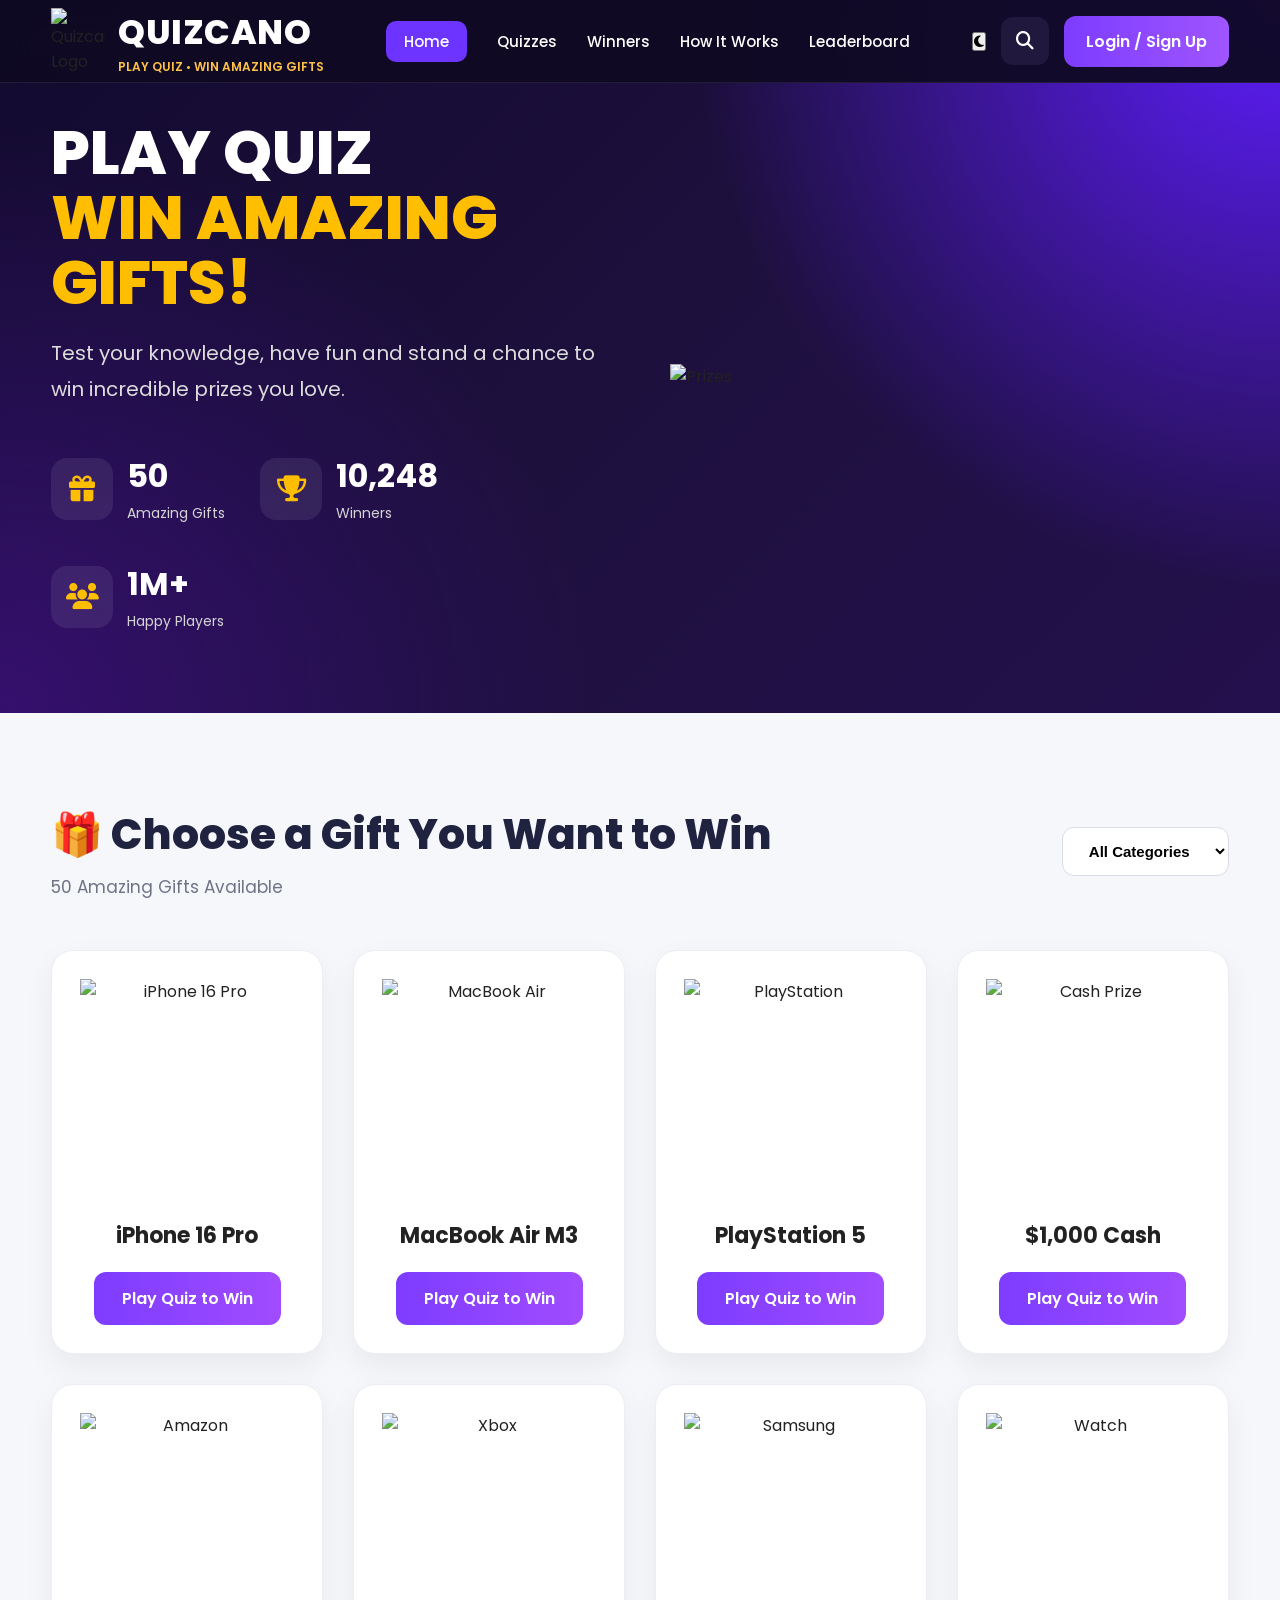
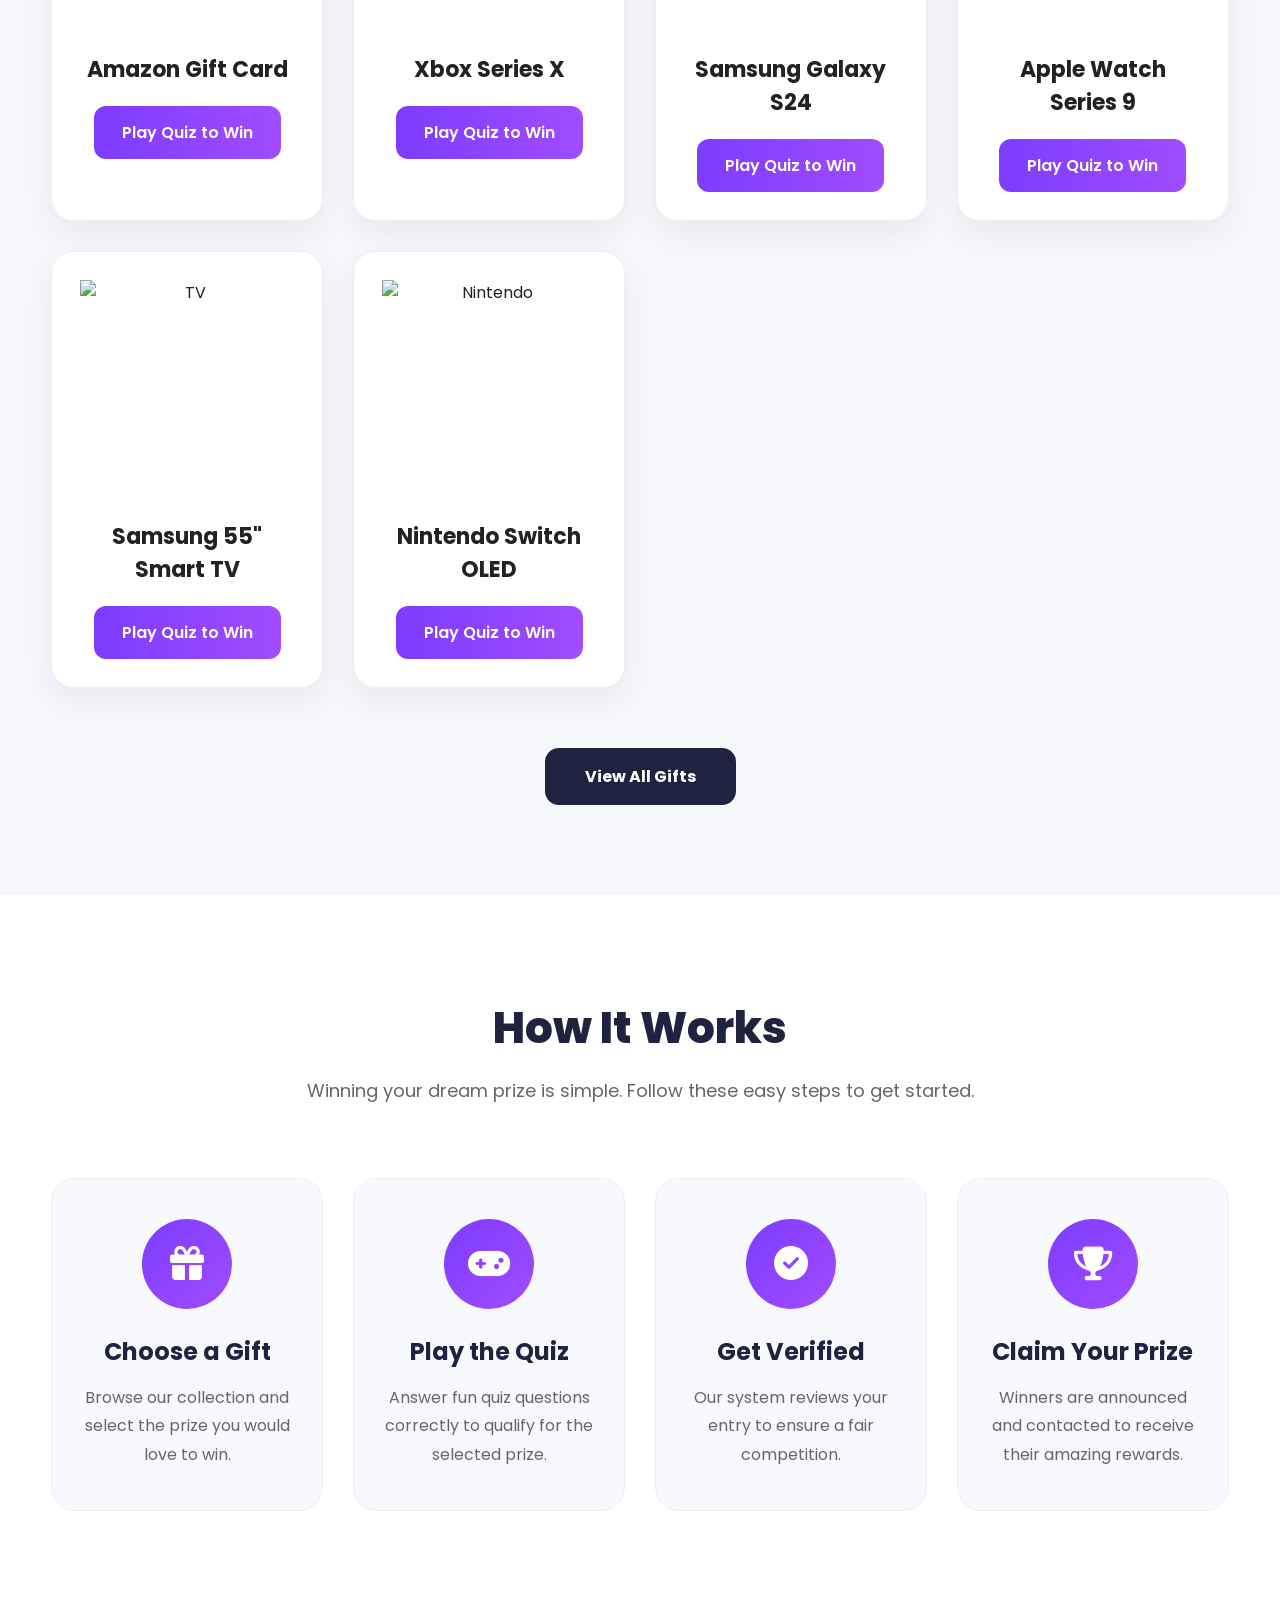
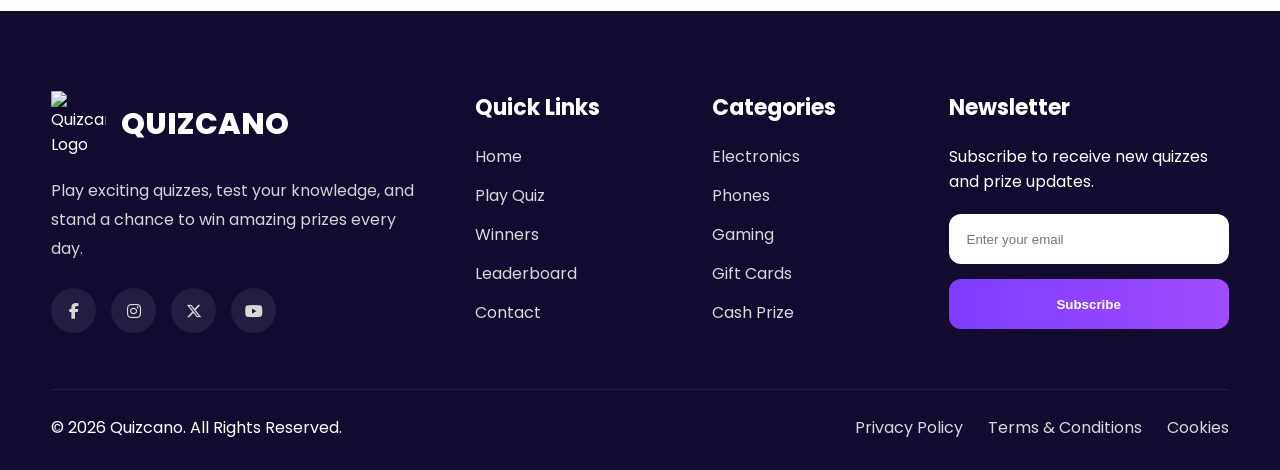
==== index.html @ 36b3296b "Update index.html" ====
<!DOCTYPE html>
<html lang="en">

<head>

<meta charset="UTF-8">
<meta name="viewport" content="width=device-width, initial-scale=1.0">

<title>QUIZCANO</title>

<link rel="preconnect" href="https://fonts.googleapis.com">
<link rel="preconnect" href="https://fonts.gstatic.com" crossorigin>

<link href="https://fonts.googleapis.com/css2?family=Poppins:wght@300;400;500;600;700;800&display=swap" rel="stylesheet">

<link rel="stylesheet" href="css/style.css">
<link rel="stylesheet" href="css/responsive.css">

<link rel="stylesheet"
href="https://cdnjs.cloudflare.com/ajax/libs/font-awesome/6.6.0/css/all.min.css">

</head>

<body>

<!-- ========================================================= -->
<!-- SECTION 01 -->
<!-- QUIZCANO HEADER -->
<!-- ========================================================= -->

<header class="header">

<div class="container">

<div class="logo">

<img src="images/logo.png" alt="Quizcano Logo">

<div>

<h2>QUIZCANO</h2>

<p>PLAY QUIZ • WIN AMAZING GIFTS</p>

</div>

</div>

<nav class="navbar">

<ul>

<li><a class="active" href="#">Home</a></li>

<li><a href="#">Quizzes</a></li>

<li><a href="#">Winners</a></li>

<li><a href="#">How It Works</a></li>

<li><a href="#">Leaderboard</a></li>

</ul>

</nav>

<div class="header-right">

<!-- Theme Toggle -->

<button id="themeToggle" class="theme-btn">

<i class="fa-solid fa-moon"></i>

</button>
  
  
  <button class="search-btn">

<i class="fa-solid fa-magnifying-glass"></i>

</button>

<a href="#" class="login-btn">

Login / Sign Up

</a>

<div class="menu-btn">

<i class="fa-solid fa-bars"></i>

</div>

</div>

</div>

</header>

<!-- ========================================================= -->
<!-- HERO -->
<!-- ========================================================= -->

<section class="hero">

<div class="container hero-grid">

<div class="hero-content">

<h1>

PLAY QUIZ

<span>WIN AMAZING GIFTS!</span>

</h1>

<p>

Test your knowledge, have fun and stand a chance to win incredible prizes you love.

</p>

<div class="stats">

<div class="stat">

<i class="fa-solid fa-gift"></i>

<div>

<h2>50</h2>

<span>Amazing Gifts</span>

</div>

</div>

<div class="stat">

<i class="fa-solid fa-trophy"></i>

<div>

<h2>10,248</h2>

<span>Winners</span>

</div>

</div>

<div class="stat">

<i class="fa-solid fa-users"></i>

<div>

<h2>1M+</h2>

<span>Happy Players</span>

</div>

</div>

</div>

</div>

<div class="hero-image">

<img src="images/hero/prizes.png" alt="Prizes">

</div>

</div>

</section>

<!-- End Section 01 -->
<!-- =========================================================
SECTION 04
CHOOSE YOUR GIFT
========================================================= -->

<section class="gift-section">

<div class="container">

<div class="section-header">

<div>

<h2>🎁 Choose a Gift You Want to Win</h2>

<p>50 Amazing Gifts Available</p>

</div>

<select class="category-filter">

<option>All Categories</option>

<option>Phones</option>

<option>Laptops</option>

<option>Gaming</option>

<option>Gift Cards</option>

<option>Cash Prize</option>

<option>Audio</option>

<option>Smart Home</option>

</select>

</div>

<div class="gift-grid">

<!-- Card -->

<div class="gift-card">

<img src="images/gifts/iphone16pro.png" alt="iPhone 16 Pro">

<h3>iPhone 16 Pro</h3>

<a href="#" class="play-btn">Play Quiz to Win</a>

</div>

<div class="gift-card">

<img src="images/gifts/macbook.png" alt="MacBook Air">

<h3>MacBook Air M3</h3>

<a href="#" class="play-btn">Play Quiz to Win</a>

</div>

<div class="gift-card">

<img src="images/gifts/ps5.png" alt="PlayStation">

<h3>PlayStation 5</h3>

<a href="#" class="play-btn">Play Quiz to Win</a>

</div>

<div class="gift-card">

<img src="images/gifts/cash.png" alt="Cash Prize">

<h3>$1,000 Cash</h3>

<a href="#" class="play-btn">Play Quiz to Win</a>

</div>

<div class="gift-card">

<img src="images/gifts/amazon.png" alt="Amazon">

<h3>Amazon Gift Card</h3>

<a href="#" class="play-btn">Play Quiz to Win</a>

</div>

<div class="gift-card">

<img src="images/gifts/xbox.png" alt="Xbox">

<h3>Xbox Series X</h3>

<a href="#" class="play-btn">Play Quiz to Win</a>

</div>

<div class="gift-card">

<img src="images/gifts/s24.png" alt="Samsung">

<h3>Samsung Galaxy S24</h3>

<a href="#" class="play-btn">Play Quiz to Win</a>

</div>

<div class="gift-card">

<img src="images/gifts/watch.png" alt="Watch">

<h3>Apple Watch Series 9</h3>

<a href="#" class="play-btn">Play Quiz to Win</a>

</div>

<div class="gift-card">

<img src="images/gifts/tv.png" alt="TV">

<h3>Samsung 55" Smart TV</h3>

<a href="#" class="play-btn">Play Quiz to Win</a>

</div>

<div class="gift-card">

<img src="images/gifts/nintendo.png" alt="Nintendo">

<h3>Nintendo Switch OLED</h3>

<a href="#" class="play-btn">Play Quiz to Win</a>

</div>

</div>

<div class="view-more">

<a href="#" class="view-btn">View All Gifts</a>

</div>

</div>

</section>
<!-- =========================================================
SECTION 06
HOW IT WORKS
========================================================= -->

<section class="how-it-works">

<div class="container">

<div class="title-center">

<h2>How It Works</h2>

<p>
Winning your dream prize is simple. Follow these easy steps to get started.
</p>

</div>

<div class="steps-grid">

<div class="step-card">

<div class="step-icon">

<i class="fa-solid fa-gift"></i>

</div>

<h3>Choose a Gift</h3>

<p>
Browse our collection and select the prize you would love to win.
</p>

</div>

<div class="step-card">

<div class="step-icon">

<i class="fa-solid fa-gamepad"></i>

</div>

<h3>Play the Quiz</h3>

<p>
Answer fun quiz questions correctly to qualify for the selected prize.
</p>

</div>

<div class="step-card">

<div class="step-icon">

<i class="fa-solid fa-circle-check"></i>

</div>

<h3>Get Verified</h3>

<p>
Our system reviews your entry to ensure a fair competition.
</p>

</div>

<div class="step-card">

<div class="step-icon">

<i class="fa-solid fa-trophy"></i>

</div>

<h3>Claim Your Prize</h3>

<p>
Winners are announced and contacted to receive their amazing rewards.
</p>

</div>

</div>

</div>

</section>

<!-- =========================================================
SECTION 07
FOOTER
========================================================= -->

<footer class="footer">

<div class="container">

<div class="footer-grid">

<!-- Company -->

<div class="footer-column">

<div class="footer-logo">

<img src="images/logo.png" alt="Quizcano Logo">

<h2>QUIZCANO</h2>

</div>

<p class="footer-about">

Play exciting quizzes, test your knowledge, and stand a chance to win amazing prizes every day.

</p>

<div class="footer-social">

<a href="#"><i class="fab fa-facebook-f"></i></a>

<a href="#"><i class="fab fa-instagram"></i></a>

<a href="#"><i class="fab fa-x-twitter"></i></a>

<a href="#"><i class="fab fa-youtube"></i></a>

</div>

</div>

<!-- Quick Links -->

<div class="footer-column">

<h3>Quick Links</h3>

<ul>

<li><a href="#">Home</a></li>

<li><a href="#">Play Quiz</a></li>

<li><a href="#">Winners</a></li>

<li><a href="#">Leaderboard</a></li>

<li><a href="#">Contact</a></li>

</ul>

</div>

<!-- Categories -->

<div class="footer-column">

<h3>Categories</h3>

<ul>

<li><a href="#">Electronics</a></li>

<li><a href="#">Phones</a></li>

<li><a href="#">Gaming</a></li>

<li><a href="#">Gift Cards</a></li>

<li><a href="#">Cash Prize</a></li>

</ul>

</div>

<!-- Newsletter -->

<div class="footer-column">

<h3>Newsletter</h3>

<p>

Subscribe to receive new quizzes and prize updates.

</p>

<form class="newsletter-form">

<input
type="email"
placeholder="Enter your email">

<button type="submit">

Subscribe

</button>

</form>

</div>

</div>

<div class="footer-bottom">

<p>

© 2026 Quizcano. All Rights Reserved.

</p>

<div class="footer-links">

<a href="#">Privacy Policy</a>

<a href="#">Terms & Conditions</a>

<a href="#">Cookies</a>

</div>

</div>

</div>

</footer>  
  
  

<script src="js/app.js"></script>

</body>

</html>
---- css/style.css ----
/* =========================================================
SECTION 01
GLOBAL CSS
========================================================= */

*{
    margin:0;
    padding:0;
    box-sizing:border-box;
}

html{
    scroll-behavior:smooth;
}

body{
    font-family:'Poppins',sans-serif;
    background:#f5f6fb;
    color:#222;
}

a{
    text-decoration:none;
}

ul{
    list-style:none;
}

img{
    max-width:100%;
    display:block;
}

.container{
    width:92%;
    max-width:1400px;
    margin:auto;
}

/* =========================================================
SECTION 02
HEADER
========================================================= */

.header{

    position:fixed;
    top:0;
    left:0;
    width:100%;
    z-index:1000;

    background:rgba(15,10,35,.95);

    backdrop-filter:blur(15px);

    border-bottom:1px solid rgba(255,255,255,.08);

}

.header .container{

    height:82px;

    display:flex;

    justify-content:space-between;

    align-items:center;

}

/* Logo */

.logo{

    display:flex;

    align-items:center;

    gap:12px;

}

.logo img{

    width:55px;

}

.logo h2{

    color:#ffffff;

    font-size:34px;

    font-weight:800;

    letter-spacing:.5px;

}

.logo p{

    color:#ffc247;

    font-size:12px;

    font-weight:600;

}

/* Navigation */

.navbar ul{

    display:flex;

    gap:30px;

}

.navbar a{

    color:#ffffff;

    font-size:15px;

    font-weight:500;

    transition:.35s;

}

.navbar a:hover{

    color:#ffbf00;

}

.navbar .active{

    color:#ffffff;

    background:#6d34ff;

    padding:10px 18px;

    border-radius:10px;

}

/* Right Side */

.header-right{

    display:flex;

    align-items:center;

    gap:15px;

}

.search-btn{

    width:48px;

    height:48px;

    border:none;

    cursor:pointer;

    border-radius:12px;

    background:#21183d;

    color:#fff;

    font-size:18px;

    transition:.35s;

}

.search-btn:hover{

    background:#6d34ff;

}

.login-btn{

    background:linear-gradient(90deg,#7d3cff,#9f55ff);

    color:#fff;

    padding:13px 22px;

    border-radius:12px;

    font-weight:600;

    transition:.35s;

}

.login-btn:hover{

    transform:translateY(-2px);

    box-shadow:0 12px 25px rgba(125,60,255,.35);

}

.menu-btn{

    display:none;

    color:#fff;

    font-size:28px;

    cursor:pointer;

}

/* =========================================================
SECTION 03
HERO
========================================================= */

.hero{

    padding-top:120px;

    padding-bottom:80px;

    background:
    radial-gradient(circle at top right,#5f1dff 0%,transparent 40%),
    radial-gradient(circle at bottom left,#35106e 0%,transparent 40%),
    linear-gradient(135deg,#120a2f,#1d103d,#24104d);

    overflow:hidden;

}

.hero-grid{

    display:grid;

    grid-template-columns:1fr 1fr;

    align-items:center;

    gap:60px;

}

.hero-content h1{

    color:#ffffff;

    font-size:74px;

    line-height:1.05;

    font-weight:800;

    margin-bottom:20px;

}

.hero-content h1 span{

    display:block;

    color:#ffbf00;

}

.hero-content p{

    color:#dddddd;

    font-size:20px;

    line-height:1.8;

    max-width:560px;

    margin-bottom:45px;

}

/* Statistics */

.stats{

    display:flex;

    gap:35px;

    flex-wrap:wrap;

}

.stat{

    display:flex;

    align-items:center;

    gap:14px;

}

.stat i{

    width:62px;

    height:62px;

    border-radius:16px;

    display:flex;

    align-items:center;

    justify-content:center;

    font-size:26px;

    color:#ffbf00;

    background:rgba(255,255,255,.08);

}

.stat h2{

    color:#fff;

    font-size:32px;

    font-weight:700;

}

.stat span{

    color:#d5d5d5;

    font-size:14px;

}

/* Hero Image */

.hero-image{

    display:flex;

    justify-content:center;

}

.hero-image img{

    width:100%;

    max-width:700px;

    animation:float 4s ease-in-out infinite;

}

/* Floating Animation */

@keyframes float{

    0%{

        transform:translateY(0);

    }

    50%{

        transform:translateY(-12px);

    }

    100%{

        transform:translateY(0);

    }

}

/* =========================================================
SECTION 05
GIFT SECTION CSS
========================================================= */

.gift-section{

padding:90px 0;

background:#f5f7fb;

}

/* Section Header */

.section-header{

display:flex;

justify-content:space-between;

align-items:center;

gap:20px;

margin-bottom:50px;

flex-wrap:wrap;

}

.section-header h2{

font-size:42px;

font-weight:800;

color:#1f2340;

margin-bottom:8px;

}

.section-header p{

font-size:17px;

color:#6f7385;

}

/* Category Filter */

.category-filter{

padding:14px 22px;

border:1px solid #d9dce7;

border-radius:12px;

background:#fff;

font-size:15px;

font-weight:600;

cursor:pointer;

outline:none;

transition:.3s;

}

.category-filter:hover{

border-color:#7d3cff;

}

/* Gift Grid */

.gift-grid{

display:grid;

grid-template-columns:repeat(auto-fit,minmax(260px,1fr));

gap:30px;

}

/* Gift Card */

.gift-card{

background:#ffffff;

border-radius:22px;

padding:28px;

text-align:center;

box-shadow:0 12px 30px rgba(0,0,0,.06);

transition:.35s;

border:1px solid #eceef5;

overflow:hidden;

}

.gift-card:hover{

transform:translateY(-10px);

box-shadow:0 20px 40px rgba(125,60,255,.18);

}

/* Gift Image */

.gift-card img{

width:100%;

height:220px;

object-fit:contain;

margin-bottom:20px;

transition:.35s;

}

.gift-card:hover img{

transform:scale(1.08);

}

/* Gift Title */

.gift-card h3{

font-size:22px;

font-weight:700;

color:#222;

margin-bottom:20px;

}

/* Button */

.play-btn{

display:inline-block;

padding:14px 28px;

background:linear-gradient(90deg,#7d3cff,#a14cff);

color:#fff;

font-weight:600;

border-radius:12px;

transition:.35s;

}

.play-btn:hover{

transform:translateY(-3px);

box-shadow:0 12px 25px rgba(125,60,255,.35);

}

/* View More */

.view-more{

text-align:center;

margin-top:60px;

}

.view-btn{

display:inline-block;

padding:16px 40px;

background:#1f2340;

color:#fff;

font-size:16px;

font-weight:700;

border-radius:14px;

transition:.35s;

}

.view-btn:hover{

background:#7d3cff;

transform:translateY(-3px);

}

/* Responsive */

@media(max-width:768px){

.section-header{

flex-direction:column;

align-items:flex-start;

}

.section-header h2{

font-size:30px;

}

.category-filter{

width:100%;

}

.gift-card{

padding:22px;

}

.gift-card img{

height:180px;

}

}

@media(max-width:480px){

.gift-grid{

grid-template-columns:1fr;

}

.section-header h2{

font-size:26px;

}

.play-btn,

.view-btn{

width:100%;

text-align:center;

}

}

/* =========================================================
SECTION 06
HOW IT WORKS CSS
========================================================= */

.how-it-works{

padding:100px 0;

background:#ffffff;

}

.title-center{

text-align:center;

margin-bottom:70px;

}

.title-center h2{

font-size:44px;

font-weight:800;

color:#1f2340;

margin-bottom:15px;

}

.title-center p{

max-width:700px;

margin:auto;

font-size:18px;

line-height:1.8;

color:#666;

}

.steps-grid{

display:grid;

grid-template-columns:repeat(auto-fit,minmax(260px,1fr));

gap:30px;

}

.step-card{

background:#f8f9fd;

padding:40px 30px;

border-radius:24px;

text-align:center;

transition:.35s;

border:1px solid #eceef5;

}

.step-card:hover{

transform:translateY(-10px);

box-shadow:0 20px 40px rgba(125,60,255,.15);

}

.step-icon{

width:90px;

height:90px;

margin:auto;

margin-bottom:25px;

border-radius:50%;

display:flex;

align-items:center;

justify-content:center;

background:linear-gradient(135deg,#7d3cff,#a14cff);

color:#fff;

font-size:34px;

}

.step-card h3{

font-size:24px;

font-weight:700;

margin-bottom:15px;

color:#1f2340;

}

.step-card p{

font-size:16px;

line-height:1.8;

color:#666;

}

@media(max-width:768px){

.title-center h2{

font-size:34px;

}

.title-center p{

font-size:16px;

}

.step-card{

padding:30px 20px;

}

.step-icon{

width:75px;

height:75px;

font-size:28px;

}

}
/* =========================================================
SECTION 07
FOOTER CSS
========================================================= */

.footer{

background:#120a2f;

color:#fff;

padding:80px 0 30px;

}

.footer-grid{

display:grid;

grid-template-columns:2fr 1fr 1fr 1.5fr;

gap:50px;

margin-bottom:50px;

}

.footer-logo{

display:flex;

align-items:center;

gap:15px;

margin-bottom:20px;

}

.footer-logo img{

width:55px;

}

.footer-logo h2{

font-size:30px;

font-weight:800;

}

.footer-about{

line-height:1.8;

color:#d4d4d4;

margin-bottom:25px;

}

.footer-social{

display:flex;

gap:15px;

}

.footer-social a{

width:45px;

height:45px;

display:flex;

align-items:center;

justify-content:center;

background:rgba(255,255,255,.08);

border-radius:50%;

color:#fff;

transition:.3s;

}

.footer-social a:hover{

background:#7d3cff;

transform:translateY(-4px);

}

.footer-column h3{

margin-bottom:20px;

font-size:22px;

}

.footer-column ul{

padding:0;

}

.footer-column li{

margin-bottom:14px;

}

.footer-column a{

color:#d8d8d8;

transition:.3s;

}

.footer-column a:hover{

color:#ffbf00;

padding-left:5px;

}

.newsletter-form{

margin-top:20px;

display:flex;

flex-direction:column;

gap:15px;

}

.newsletter-form input{

height:50px;

padding:0 18px;

border:none;

border-radius:12px;

outline:none;

}

.newsletter-form button{

height:50px;

border:none;

border-radius:12px;

background:linear-gradient(90deg,#7d3cff,#a14cff);

color:#fff;

font-weight:700;

cursor:pointer;

transition:.3s;

}

.newsletter-form button:hover{

transform:translateY(-3px);

}

.footer-bottom{

border-top:1px solid rgba(255,255,255,.08);

padding-top:25px;

display:flex;

justify-content:space-between;

align-items:center;

flex-wrap:wrap;

gap:20px;

}

.footer-links{

display:flex;

gap:25px;

}

.footer-links a{

color:#d8d8d8;

}

.footer-links a:hover{

color:#ffbf00;

}

@media(max-width:992px){

.footer-grid{

grid-template-columns:1fr 1fr;

}

}

@media(max-width:768px){

.footer-grid{

grid-template-columns:1fr;

}

.footer-bottom{

flex-direction:column;

text-align:center;

}

.footer-links{

justify-content:center;

flex-wrap:wrap;

}

}
---- css/responsive.css ----
/* =========================================================
SECTION 03
RESPONSIVE CSS
========================================================= */

/* ==========================
Large Desktop
========================== */

@media (max-width:1400px){

.hero-content h1{

font-size:62px;

}

.hero-image img{

max-width:620px;

}

}


/* ==========================
Laptop
========================== */

@media (max-width:1200px){

.container{

width:94%;

}

.hero-grid{

gap:40px;

}

.hero-content h1{

font-size:56px;

}

.stats{

gap:25px;

}

.navbar ul{

gap:20px;

}

}


/* ==========================
Tablet
========================== */

@media (max-width:992px){

.hero{

padding-top:140px;

}

.hero-grid{

grid-template-columns:1fr;

text-align:center;

}

.hero-content{

order:2;

}

.hero-image{

order:1;

}

.hero-content p{

margin:auto auto 40px;

}

.stats{

justify-content:center;

}

.hero-image img{

max-width:520px;

}

.navbar{

display:none;

}

.menu-btn{

display:block;

}

.login-btn{

display:none;

}

}


/* ==========================
Mobile
========================== */

@media (max-width:768px){

.header .container{

height:74px;

}

.logo img{

width:45px;

}

.logo h2{

font-size:26px;

}

.logo p{

font-size:10px;

}

.hero{

padding-top:120px;

padding-bottom:60px;

}

.hero-content h1{

font-size:42px;

}

.hero-content p{

font-size:17px;

}

.stats{

flex-direction:column;

align-items:center;

gap:18px;

}

.stat{

width:100%;

justify-content:center;

}

.hero-image img{

max-width:100%;

}

}


/* ==========================
Small Mobile
========================== */

@media (max-width:480px){

.container{

width:92%;

}

.hero-content h1{

font-size:34px;

line-height:1.15;

}

.hero-content p{

font-size:15px;

}

.logo h2{

font-size:22px;

}

.logo p{

display:none;

}

.search-btn{

width:42px;

height:42px;

font-size:16px;

}

.hero-image img{

max-width:100%;

}

.stat i{

width:52px;

height:52px;

font-size:22px;

}

.stat h2{

font-size:24px;

}

.stat span{

font-size:13px;

}

}
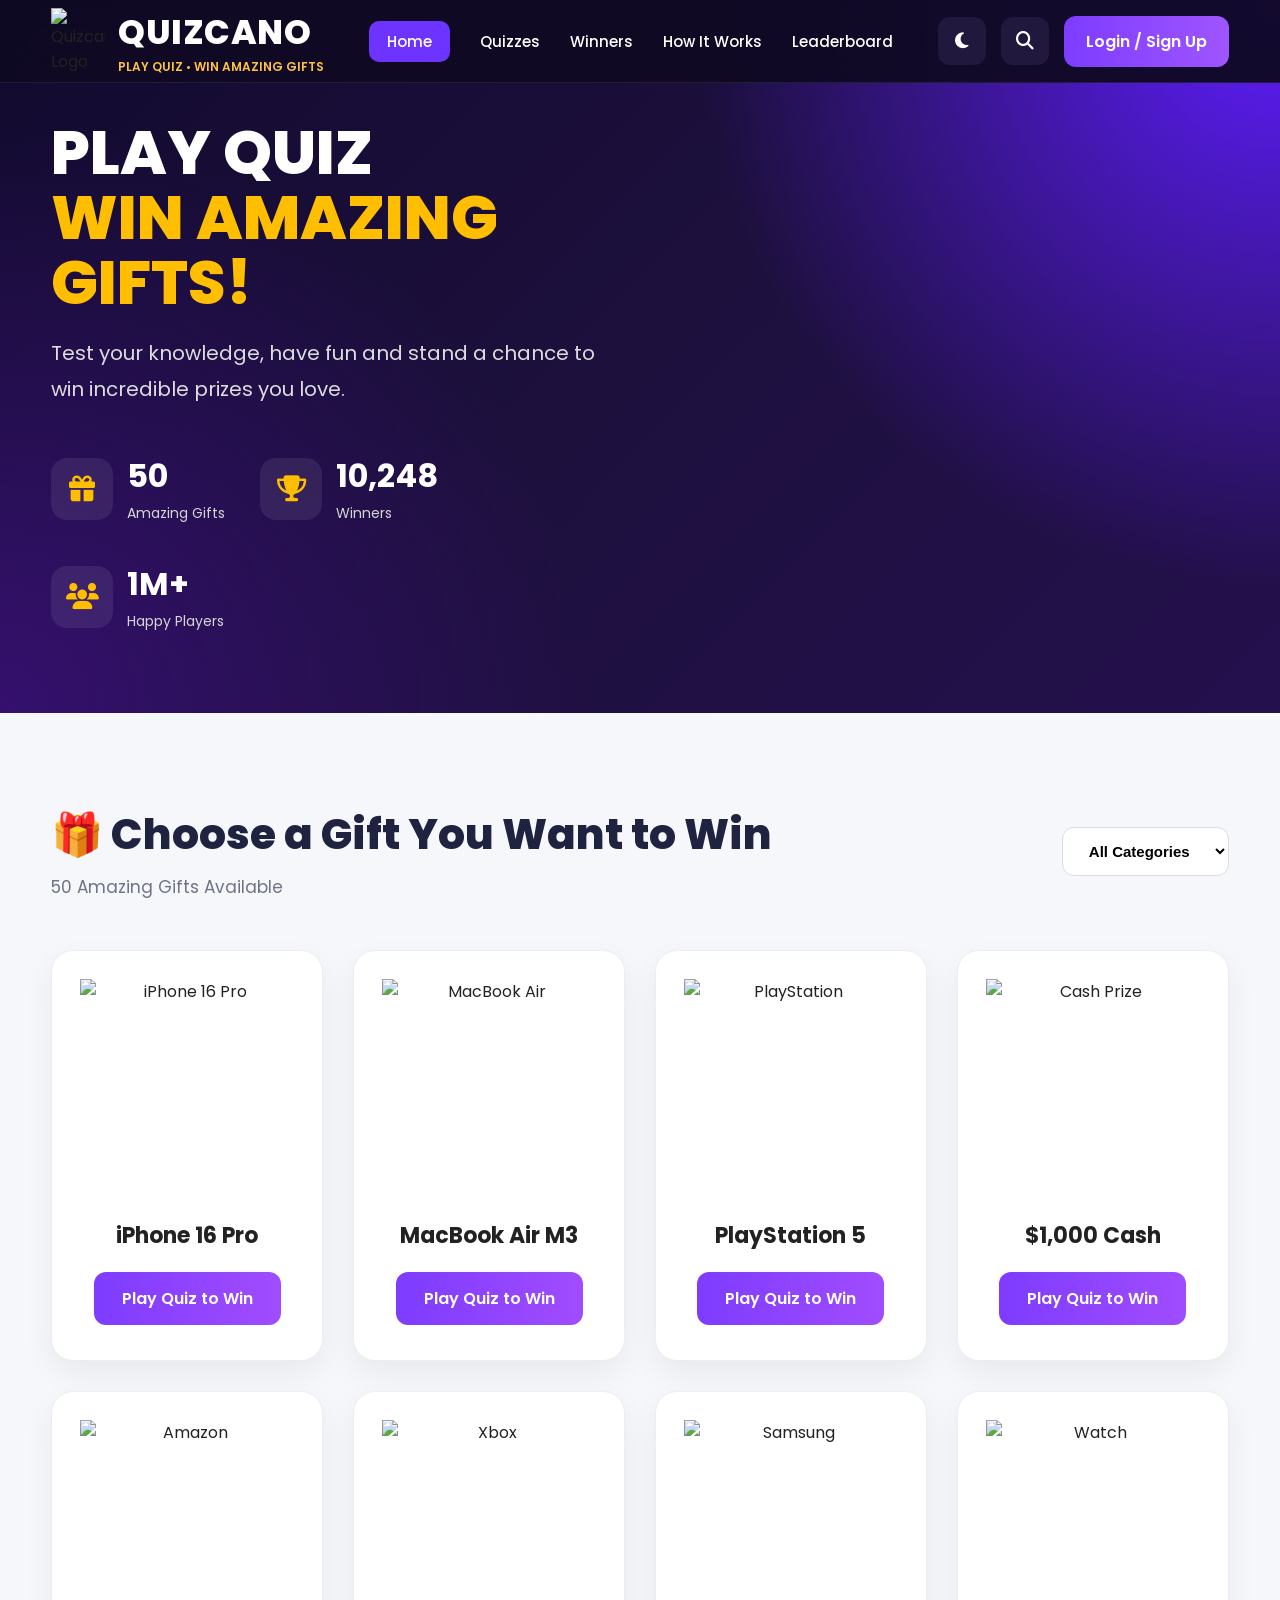
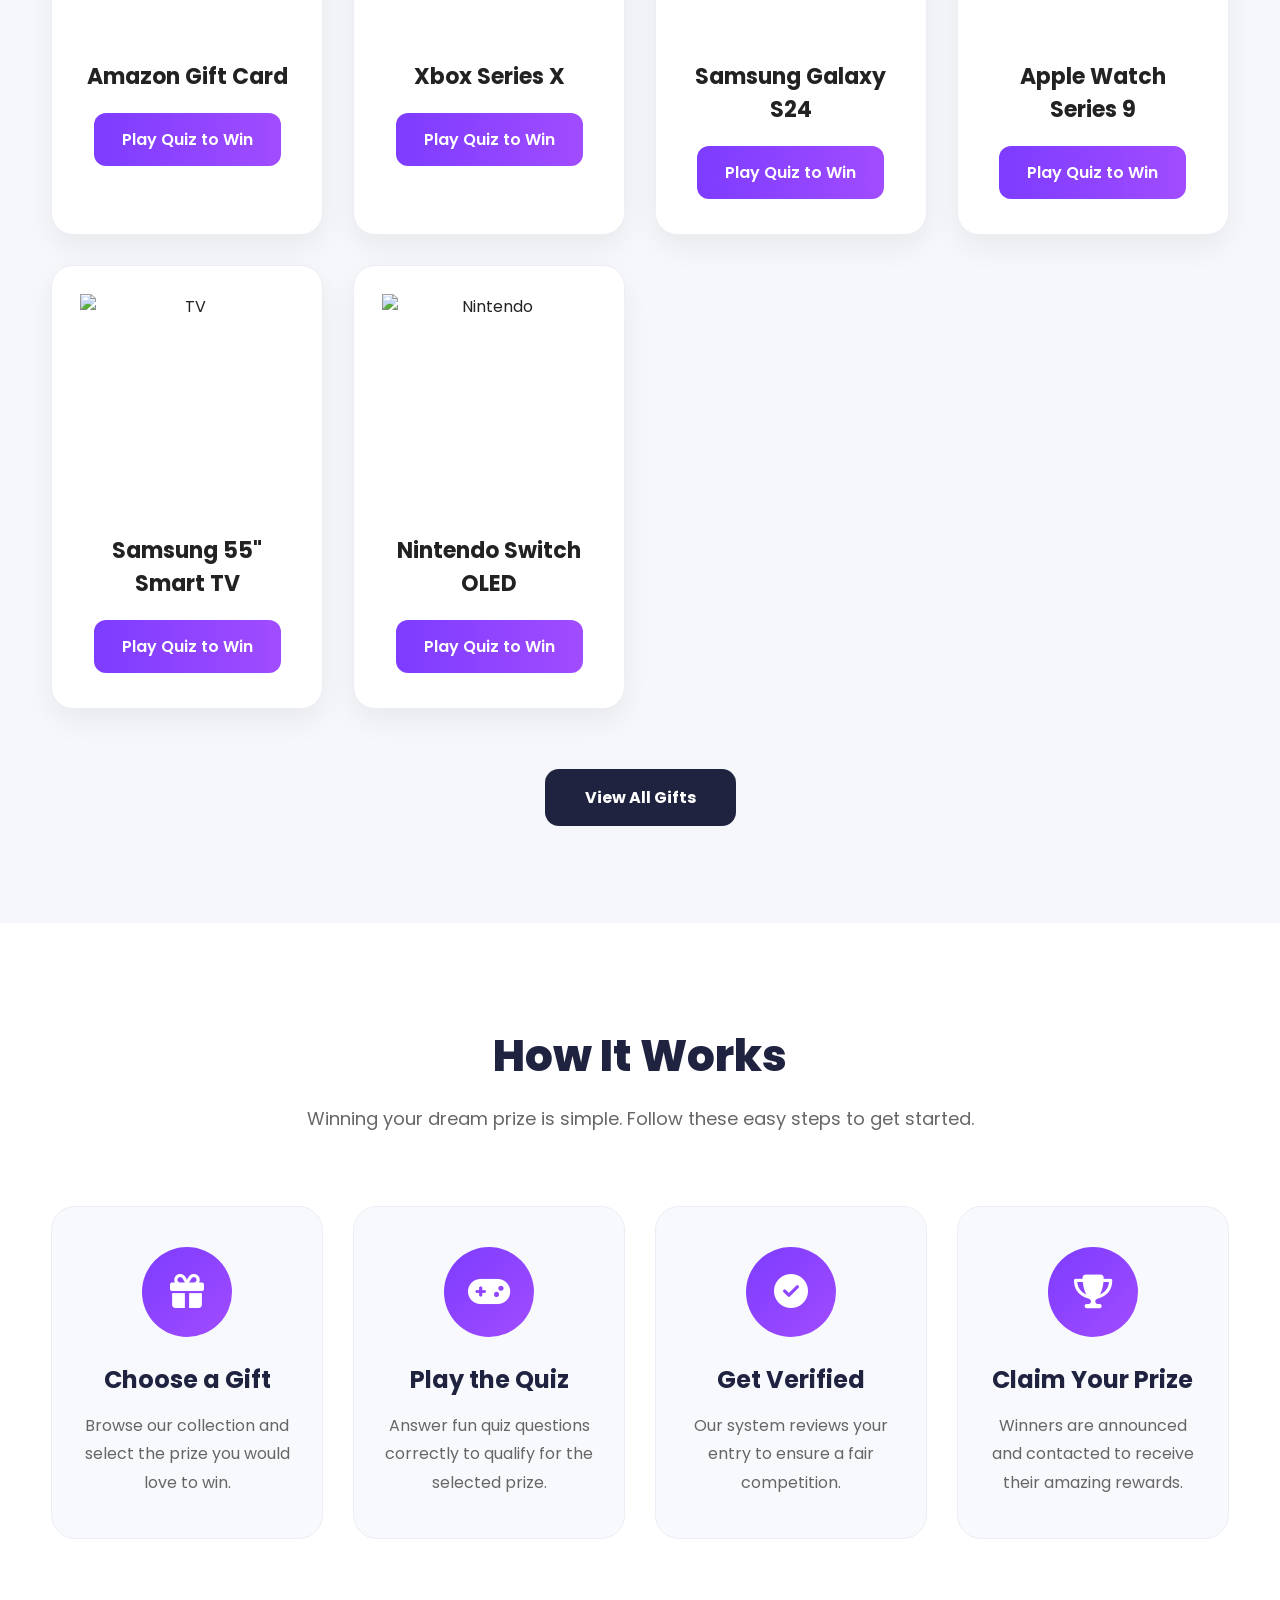
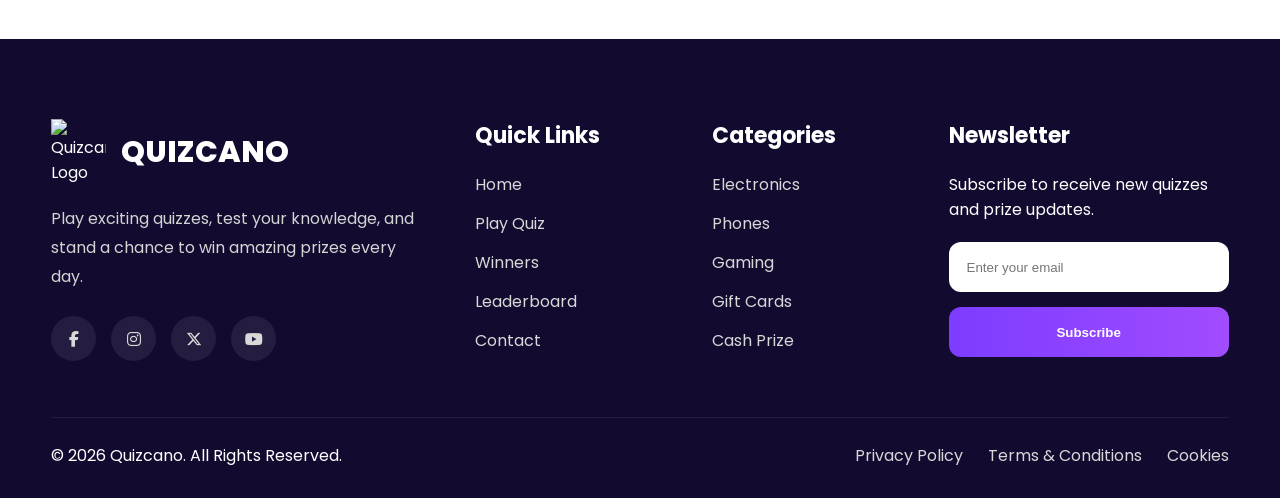
==== commit fa9bbf5f: "Update index.html" ====
--- a/index.html
+++ b/index.html
@@ -168,12 +168,6 @@
 </div>
 
 </div>
-
-</div>
-
-<div class="hero-image">
-
-<img src="images/hero/prizes.png" alt="Prizes">
 
 </div>
 
--- a/css/style.css
+++ b/css/style.css
@@ -1112,3 +1112,493 @@
 }
 
 }
+/* =========================================================
+SECTION 08
+DARK / LIGHT MODE
+========================================================= */
+
+.theme-btn{
+
+width:48px;
+
+height:48px;
+
+border:none;
+
+border-radius:12px;
+
+cursor:pointer;
+
+background:#21183d;
+
+color:#ffffff;
+
+font-size:18px;
+
+transition:.3s;
+
+}
+
+.theme-btn:hover{
+
+background:#7d3cff;
+
+}
+
+/* Smooth Transition */
+
+body,
+
+header,
+
+section,
+
+footer,
+
+.gift-card,
+
+.step-card,
+
+.trust-card,
+
+input,
+
+select,
+
+button{
+
+transition:.35s;
+
+}
+
+/* ======================
+LIGHT MODE
+====================== */
+
+body.light-mode{
+
+background:#ffffff;
+
+color:#222;
+
+}
+
+body.light-mode .header{
+
+background:#ffffff;
+
+}
+
+body.light-mode .logo h2{
+
+color:#222;
+
+}
+
+body.light-mode .navbar a{
+
+color:#222;
+
+}
+
+body.light-mode .search-btn,
+
+body.light-mode .theme-btn{
+
+background:#eeeeee;
+
+color:#222;
+
+}
+
+body.light-mode .hero{
+
+background:linear-gradient(135deg,#edf2ff,#ffffff);
+
+}
+
+body.light-mode .hero-content h1{
+
+color:#1d2340;
+
+}
+
+body.light-mode .hero-content p{
+
+color:#555;
+
+}
+
+body.light-mode .stat h2{
+
+color:#1d2340;
+
+}
+
+body.light-mode .stat span{
+
+color:#555;
+
+}
+
+body.light-mode .footer{
+
+background:#f7f7f7;
+
+color:#222;
+
+}
+
+body.light-mode .footer a{
+
+color:#444;
+
+}
+
+body.light-mode .footer-about{
+
+color:#666;
+
+}
+
+body.light-mode .footer-bottom{
+
+border-top:1px solid #dddddd;
+
+}
+/* =========================================================
+SECTION 09
+ANIMATIONS
+========================================================= */
+
+/* Smooth Scrolling */
+
+html{
+
+scroll-behavior:smooth;
+
+}
+
+/* Global Transition */
+
+*{
+
+transition:all .3s ease;
+
+}
+
+/* ==========================
+Fade Animation
+========================== */
+
+.fade-up{
+
+opacity:0;
+
+transform:translateY(50px);
+
+transition:all .8s ease;
+
+}
+
+.fade-up.show{
+
+opacity:1;
+
+transform:translateY(0);
+
+}
+
+/* ==========================
+Slide Left
+========================== */
+
+.slide-left{
+
+opacity:0;
+
+transform:translateX(-60px);
+
+transition:all .8s ease;
+
+}
+
+.slide-left.show{
+
+opacity:1;
+
+transform:translateX(0);
+
+}
+
+/* ==========================
+Slide Right
+========================== */
+
+.slide-right{
+
+opacity:0;
+
+transform:translateX(60px);
+
+transition:all .8s ease;
+
+}
+
+.slide-right.show{
+
+opacity:1;
+
+transform:translateX(0);
+
+}
+
+/* ==========================
+Floating Animation
+========================== */
+
+.float{
+
+animation:floating 4s ease-in-out infinite;
+
+}
+
+@keyframes floating{
+
+0%{
+
+transform:translateY(0px);
+
+}
+
+50%{
+
+transform:translateY(-15px);
+
+}
+
+100%{
+
+transform:translateY(0px);
+
+}
+
+}
+
+/* ==========================
+Pulse
+========================== */
+
+.pulse{
+
+animation:pulse 2s infinite;
+
+}
+
+@keyframes pulse{
+
+0%{
+
+transform:scale(1);
+
+}
+
+50%{
+
+transform:scale(1.05);
+
+}
+
+100%{
+
+transform:scale(1);
+
+}
+
+}
+
+/* ==========================
+Hero Image
+========================== */
+
+.hero-image img{
+
+animation:heroFloat 5s ease-in-out infinite;
+
+}
+
+@keyframes heroFloat{
+
+0%{
+
+transform:translateY(0);
+
+}
+
+50%{
+
+transform:translateY(-20px);
+
+}
+
+100%{
+
+transform:translateY(0);
+
+}
+
+}
+
+/* ==========================
+Gift Cards
+========================== */
+
+.gift-card:hover{
+
+transform:translateY(-12px) scale(1.03);
+
+box-shadow:0 25px 45px rgba(125,60,255,.20);
+
+}
+
+/* ==========================
+Buttons
+========================== */
+
+.play-btn,
+
+.login-btn,
+
+.view-btn{
+
+position:relative;
+
+overflow:hidden;
+
+}
+
+.play-btn:hover,
+
+.login-btn:hover,
+
+.view-btn:hover{
+
+transform:translateY(-4px);
+
+}
+
+/* ==========================
+Icons
+========================== */
+
+.trust-icon,
+
+.step-icon{
+
+transition:.4s;
+
+}
+
+.trust-card:hover .trust-icon,
+
+.step-card:hover .step-icon{
+
+transform:rotate(12deg) scale(1.15);
+
+}
+
+/* ==========================
+Social Icons
+========================== */
+
+.footer-social a:hover{
+
+transform:translateY(-6px) rotate(360deg);
+
+}
+
+/* ==========================
+Navigation
+========================== */
+
+.navbar a{
+
+position:relative;
+
+}
+
+.navbar a::after{
+
+content:"";
+
+position:absolute;
+
+left:0;
+
+bottom:-8px;
+
+width:0;
+
+height:2px;
+
+background:#ffbf00;
+
+transition:.3s;
+
+}
+
+.navbar a:hover::after{
+
+width:100%;
+
+}
+
+/* ==========================
+Images
+========================== */
+
+img{
+
+transition:.4s;
+
+}
+
+.gift-card:hover img{
+
+transform:scale(1.08);
+
+}
+
+/* ==========================
+Section Title
+========================== */
+
+.section-header h2,
+
+.title-center h2,
+
+.trust-heading h2{
+
+animation:fadeTitle 1.2s ease;
+
+}
+
+@keyframes fadeTitle{
+
+from{
+
+opacity:0;
+
+transform:translateY(25px);
+
+}
+
+to{
+
+opacity:1;
+
+transform:translateY(0);
+
+}
+
+}
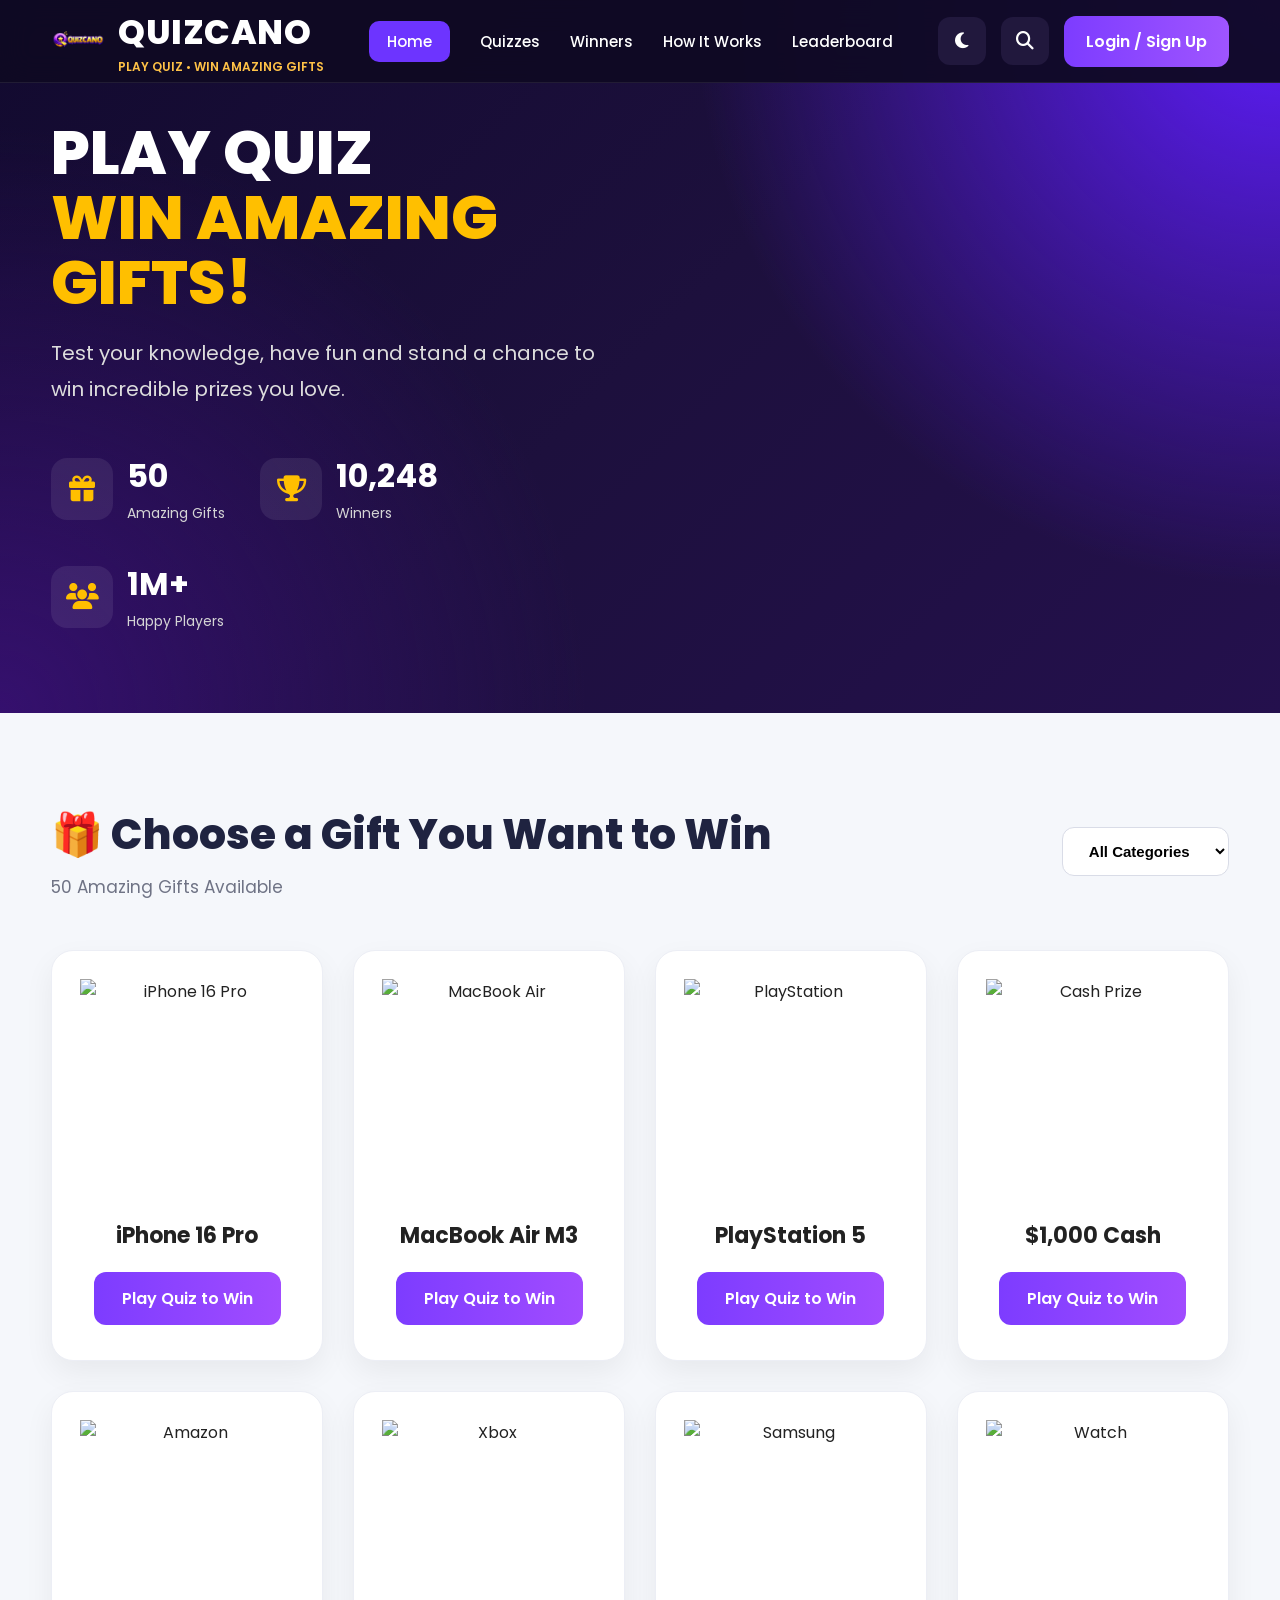
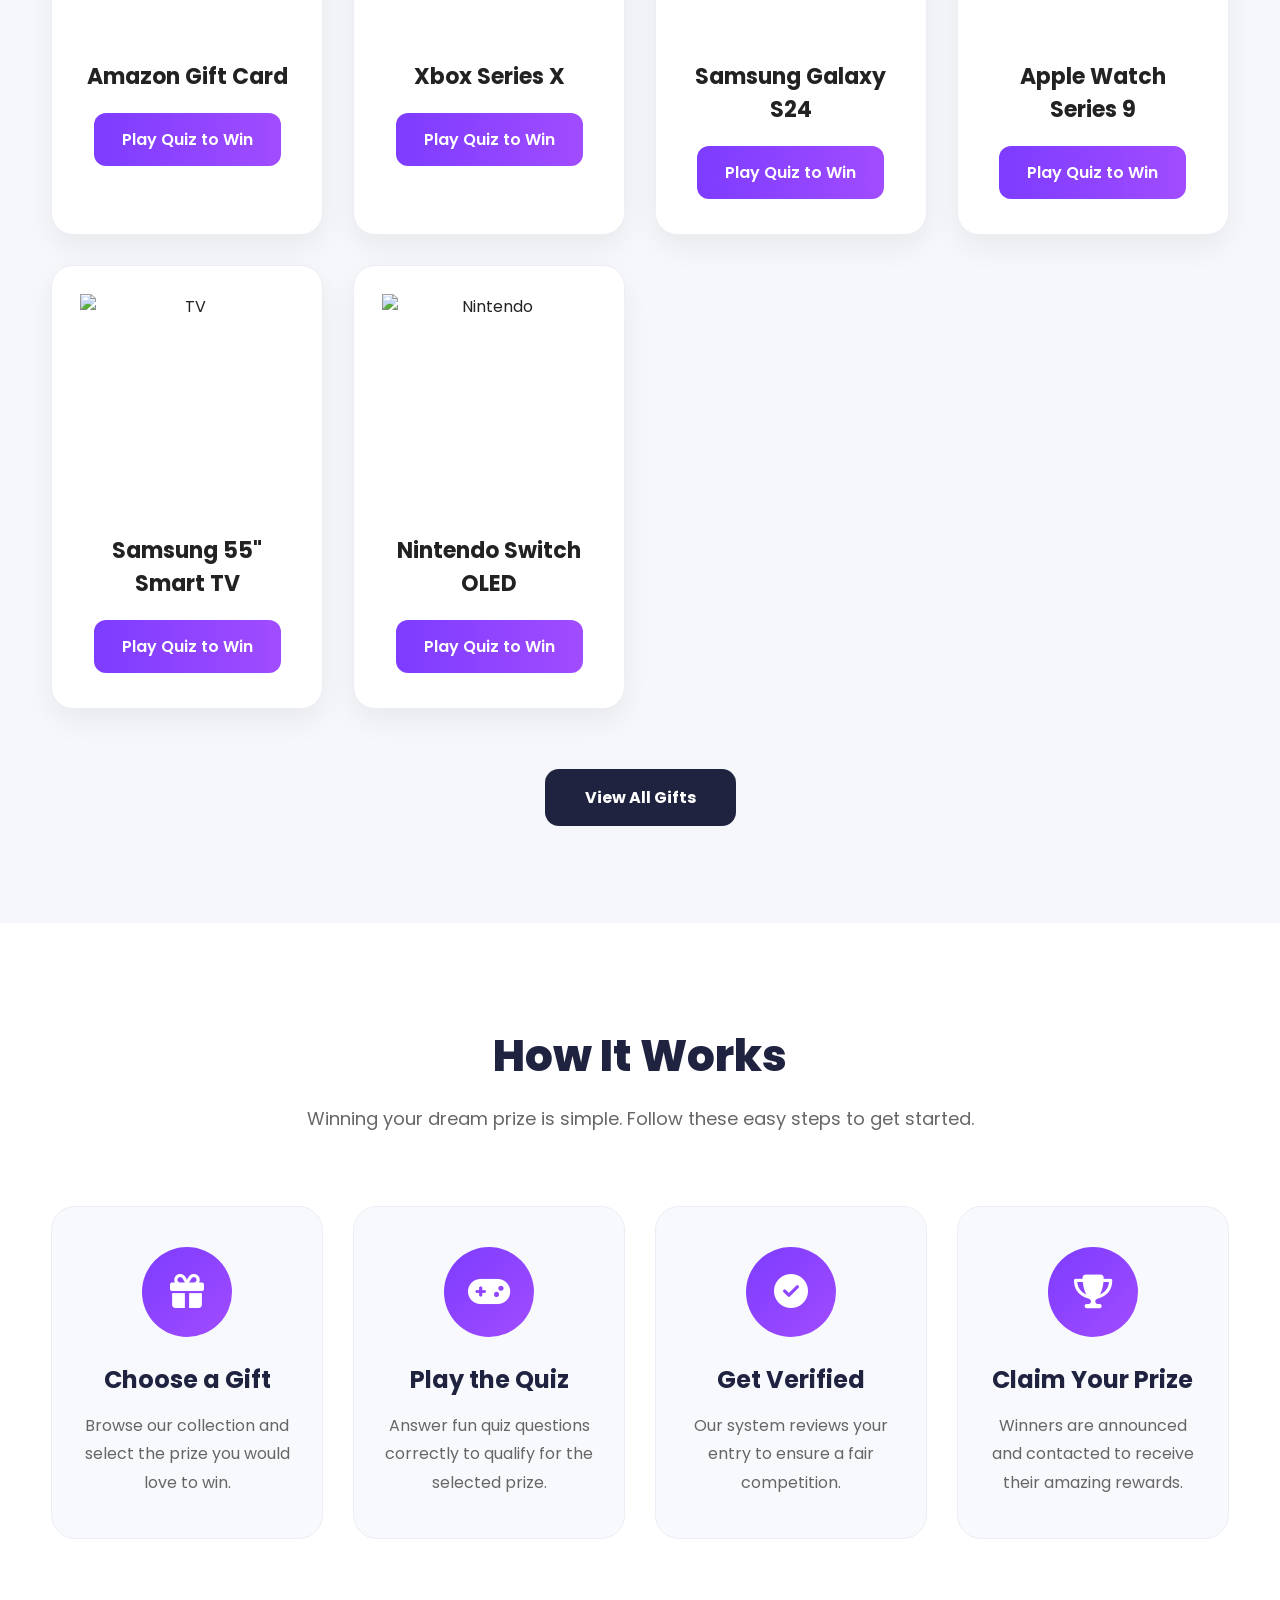
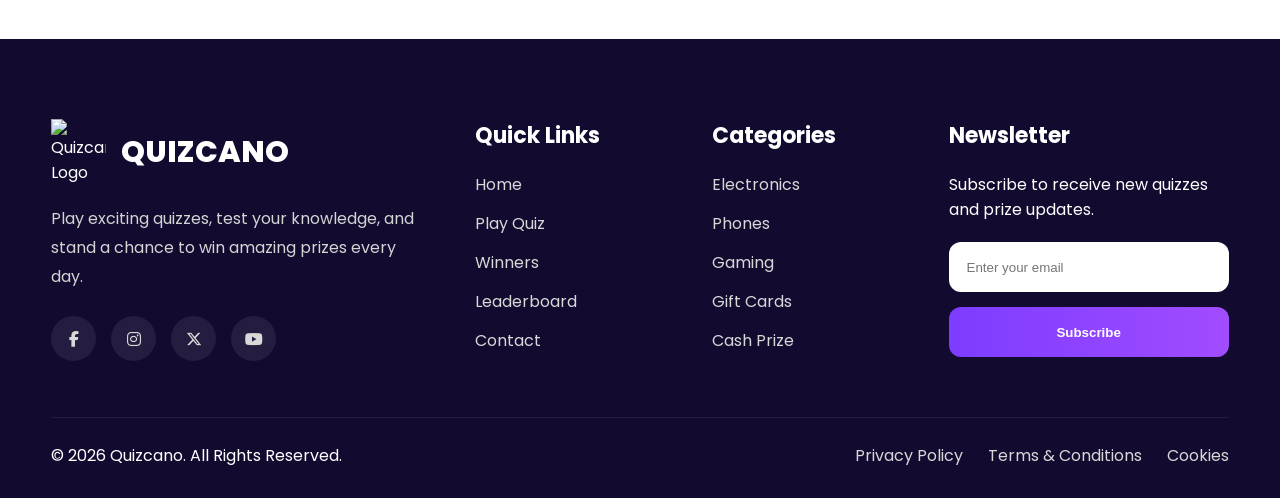
==== commit d4f815a2: "Update index.html" ====
--- a/index.html
+++ b/index.html
@@ -34,7 +34,7 @@
 
 <div class="logo">
 
-<img src="images/logo.png" alt="Quizcano Logo">
+<img src="qlogo.png" alt="Quizcano Logo">
 
 <div>
 
@@ -223,7 +223,7 @@
 
 <div class="gift-card">
 
-<img src="images/gifts/iphone16pro.png" alt="iPhone 16 Pro">
+<img src="iphone16pro.png" alt="iPhone 16 Pro">
 
 <h3>iPhone 16 Pro</h3>
 
@@ -233,7 +233,7 @@
 
 <div class="gift-card">
 
-<img src="images/gifts/macbook.png" alt="MacBook Air">
+<img src="macbook.png" alt="MacBook Air">
 
 <h3>MacBook Air M3</h3>
 
@@ -243,7 +243,7 @@
 
 <div class="gift-card">
 
-<img src="images/gifts/ps5.png" alt="PlayStation">
+<img src="ps5.png" alt="PlayStation">
 
 <h3>PlayStation 5</h3>
 
@@ -253,7 +253,7 @@
 
 <div class="gift-card">
 
-<img src="images/gifts/cash.png" alt="Cash Prize">
+<img src="cash.png" alt="Cash Prize">
 
 <h3>$1,000 Cash</h3>
 
@@ -263,7 +263,7 @@
 
 <div class="gift-card">
 
-<img src="images/gifts/amazon.png" alt="Amazon">
+<img src="amazon.png" alt="Amazon">
 
 <h3>Amazon Gift Card</h3>
 
@@ -273,7 +273,7 @@
 
 <div class="gift-card">
 
-<img src="images/gifts/xbox.png" alt="Xbox">
+<img src="xbox.png" alt="Xbox">
 
 <h3>Xbox Series X</h3>
 
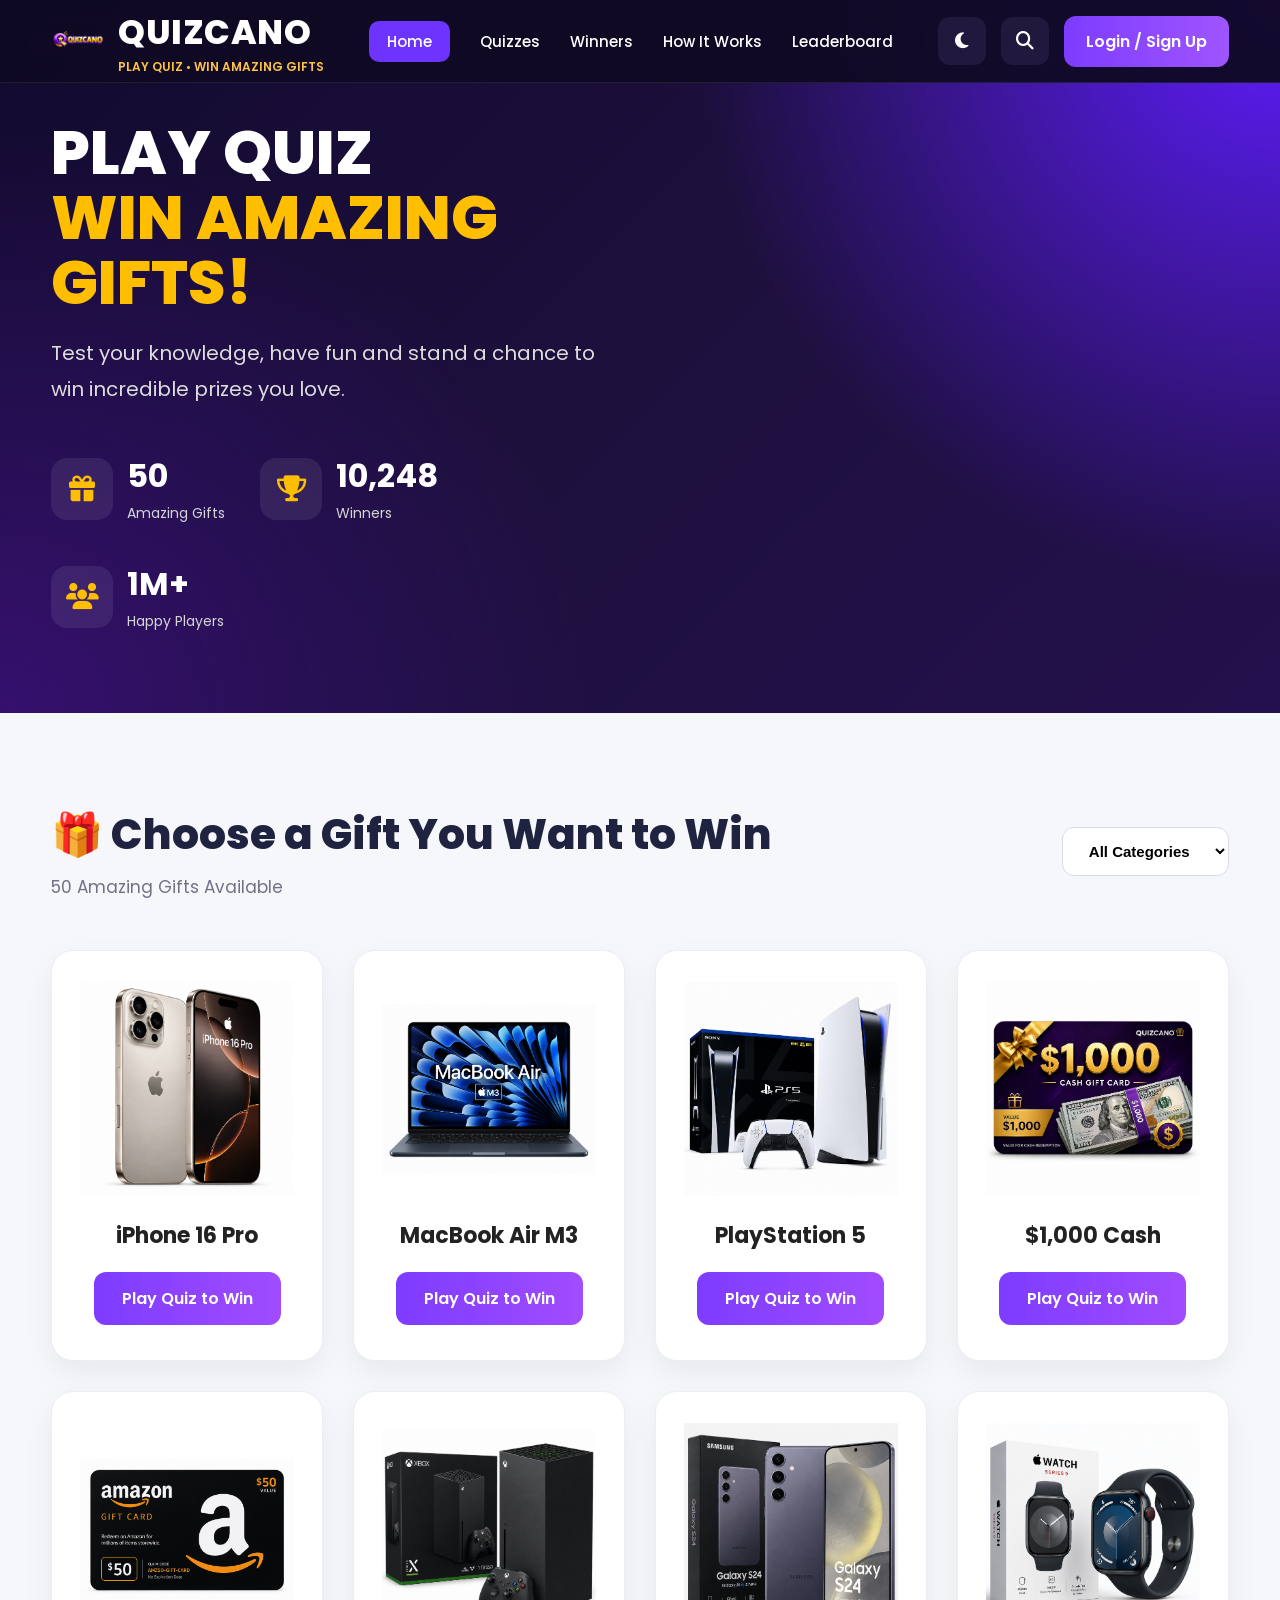
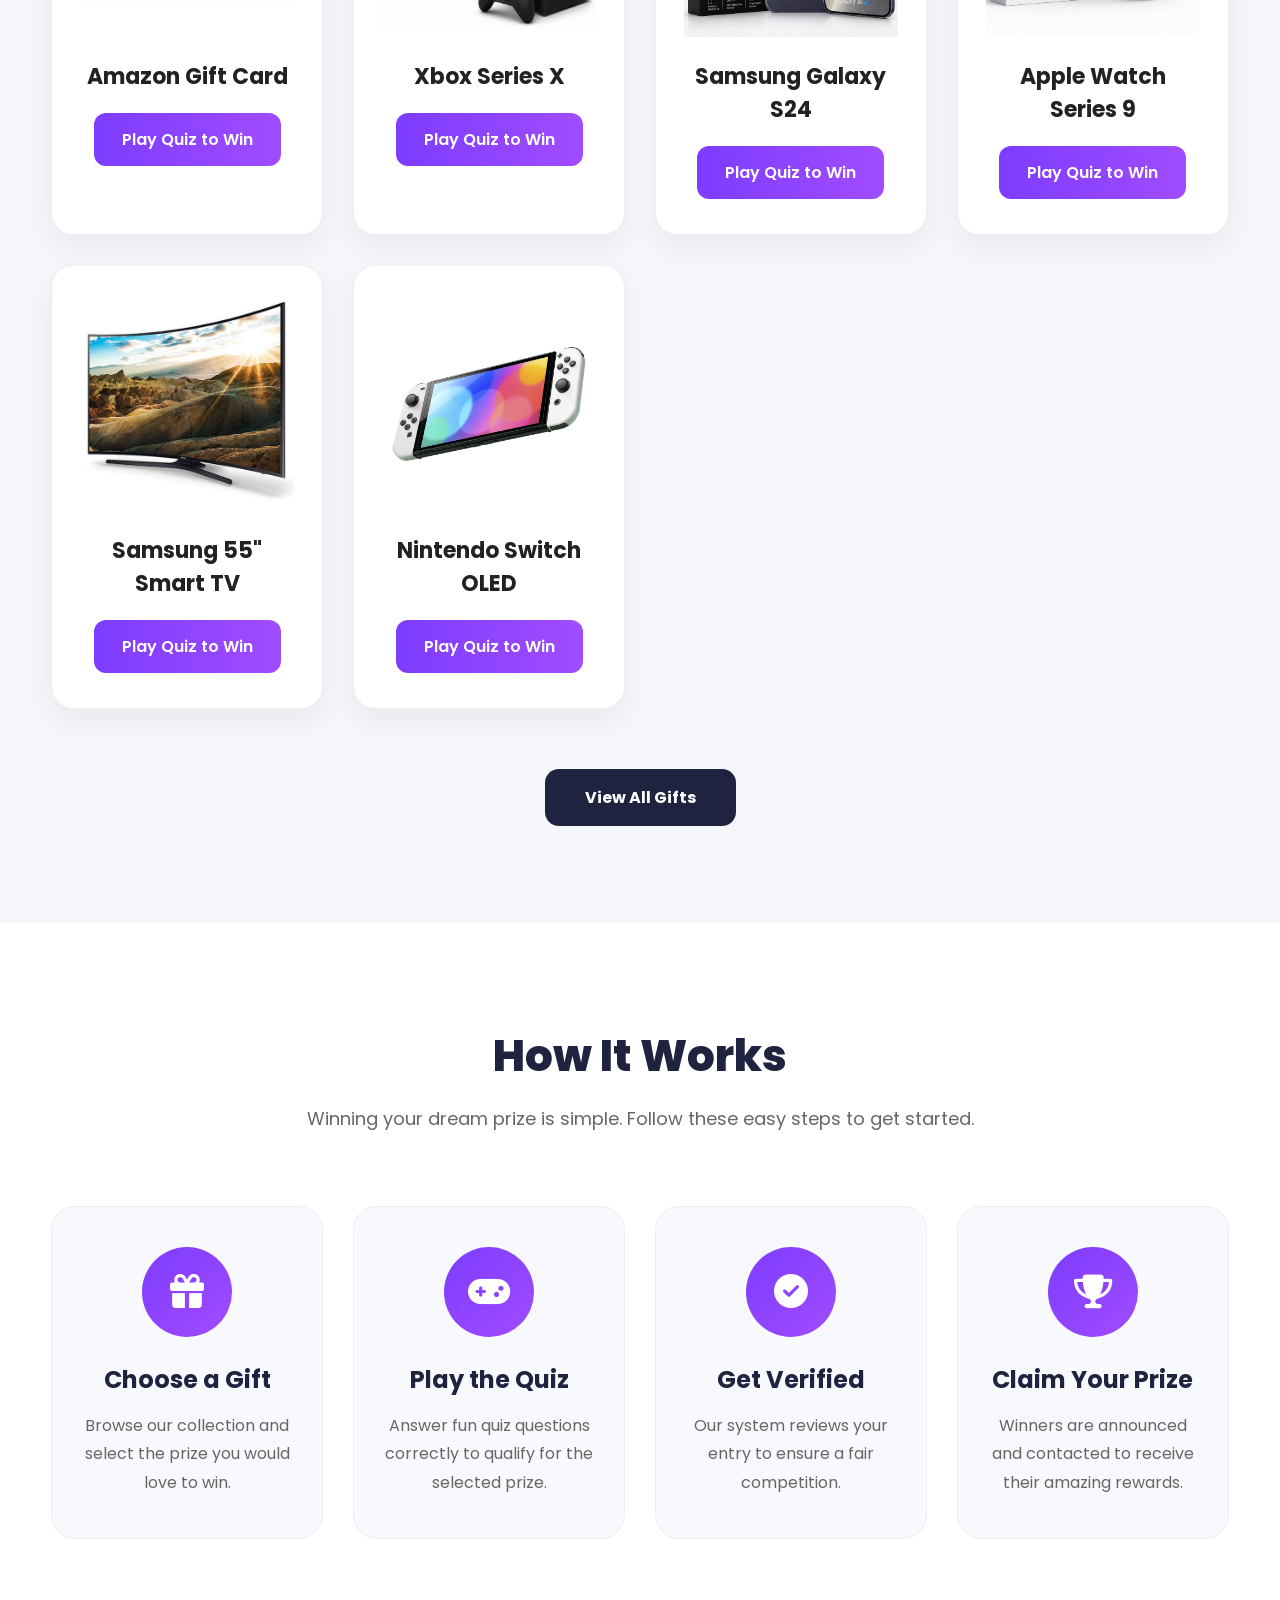
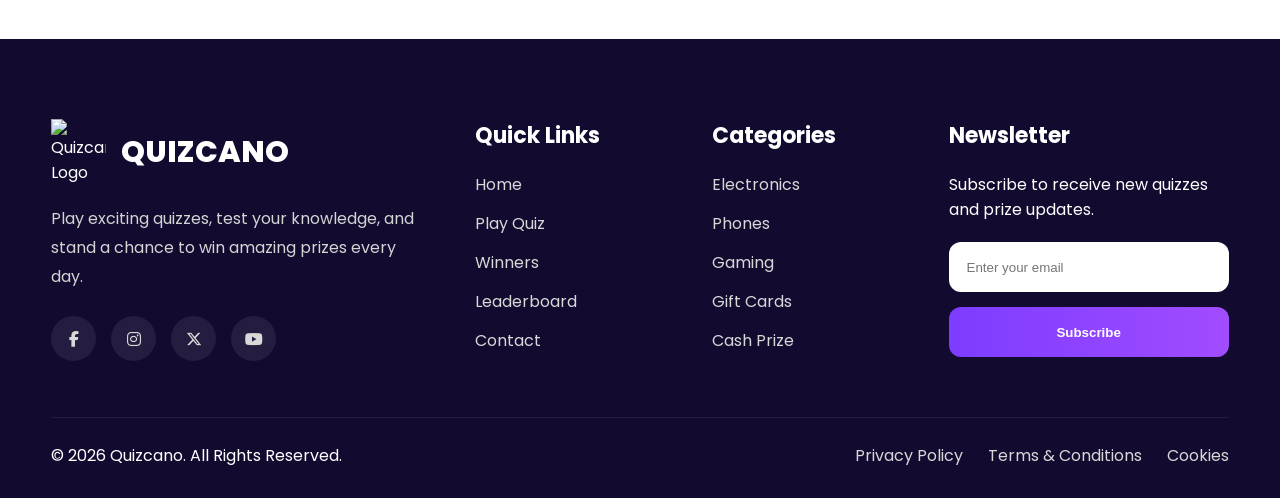
==== commit 64dc5f91: "Update index.html" ====
--- a/index.html
+++ b/index.html
@@ -283,7 +283,7 @@
 
 <div class="gift-card">
 
-<img src="images/gifts/s24.png" alt="Samsung">
+<img src="samsung.png" alt="Samsung">
 
 <h3>Samsung Galaxy S24</h3>
 
@@ -293,7 +293,7 @@
 
 <div class="gift-card">
 
-<img src="images/gifts/watch.png" alt="Watch">
+<img src="watch.png" alt="Watch">
 
 <h3>Apple Watch Series 9</h3>
 
@@ -303,7 +303,7 @@
 
 <div class="gift-card">
 
-<img src="images/gifts/tv.png" alt="TV">
+<img src="tv.jpg" alt="TV">
 
 <h3>Samsung 55" Smart TV</h3>
 
@@ -313,7 +313,7 @@
 
 <div class="gift-card">
 
-<img src="images/gifts/nintendo.png" alt="Nintendo">
+<img src="nando.jpeg" alt="Nintendo">
 
 <h3>Nintendo Switch OLED</h3>
 
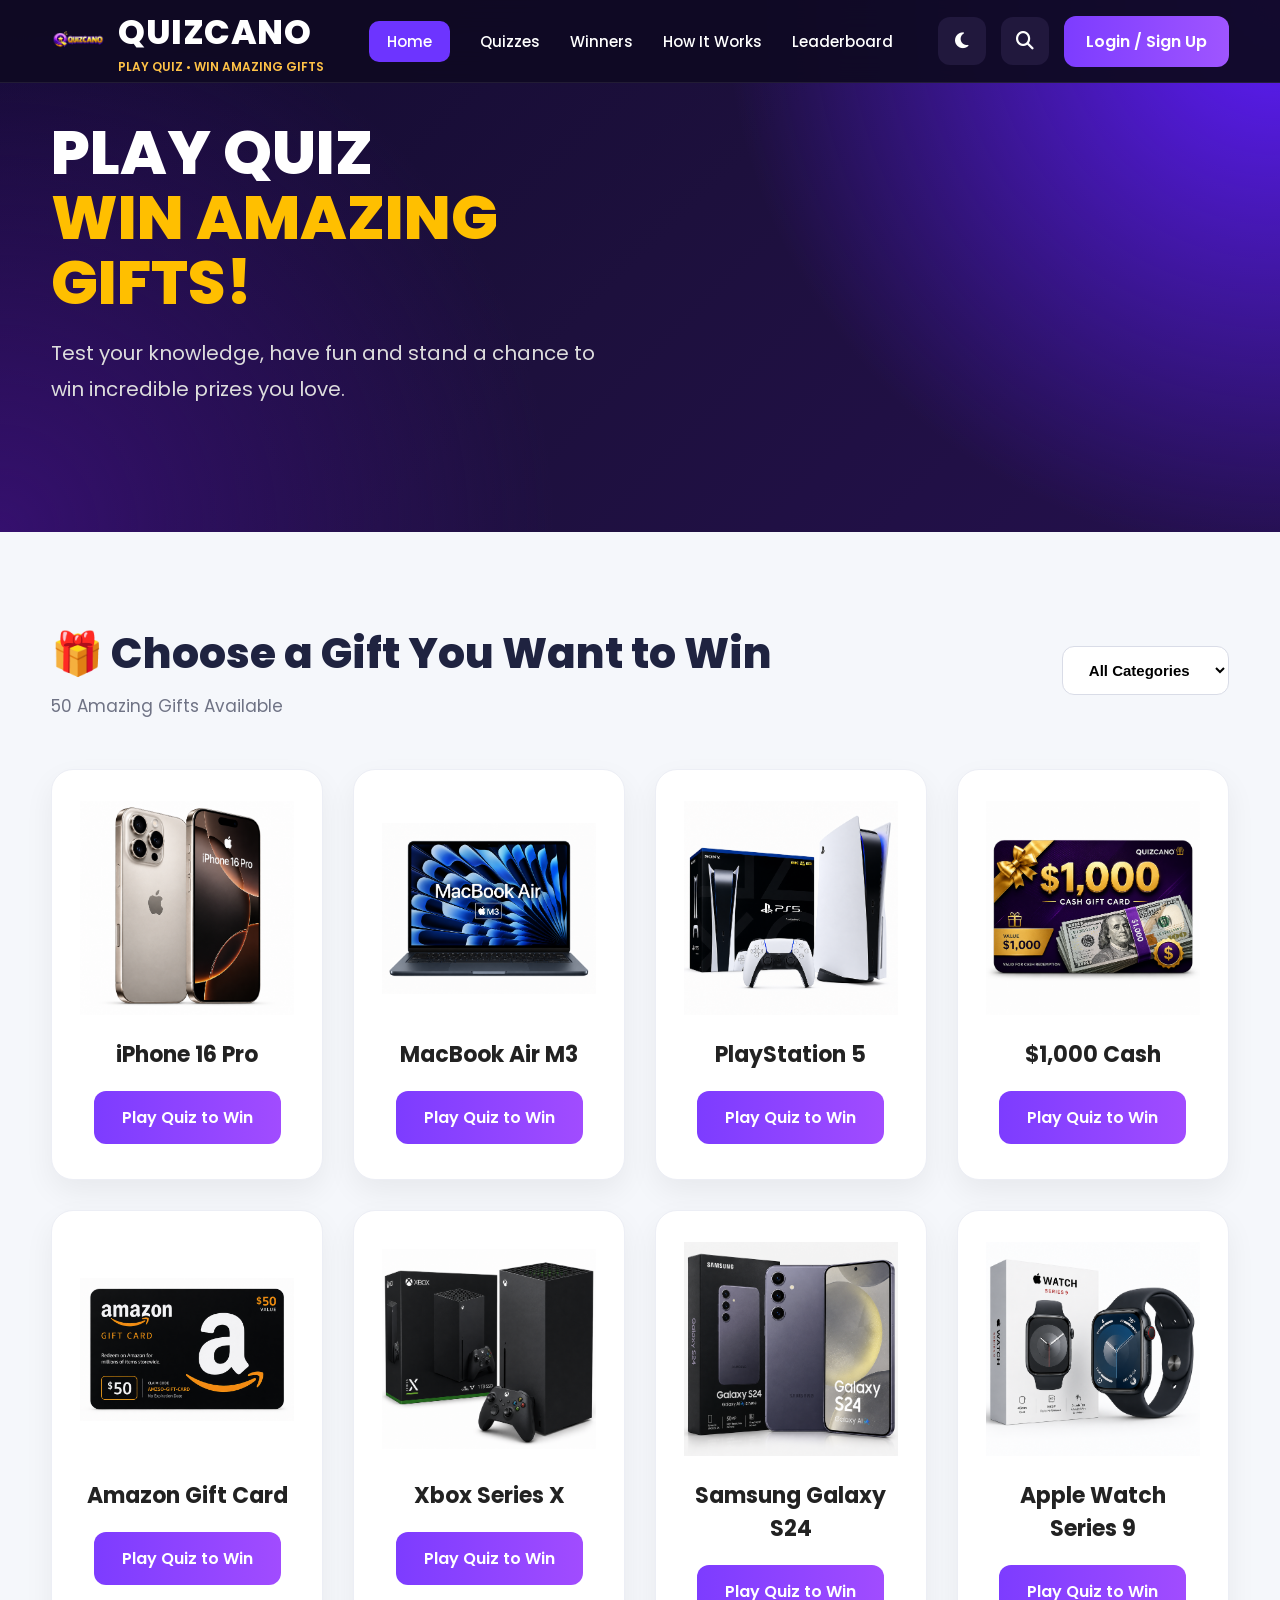
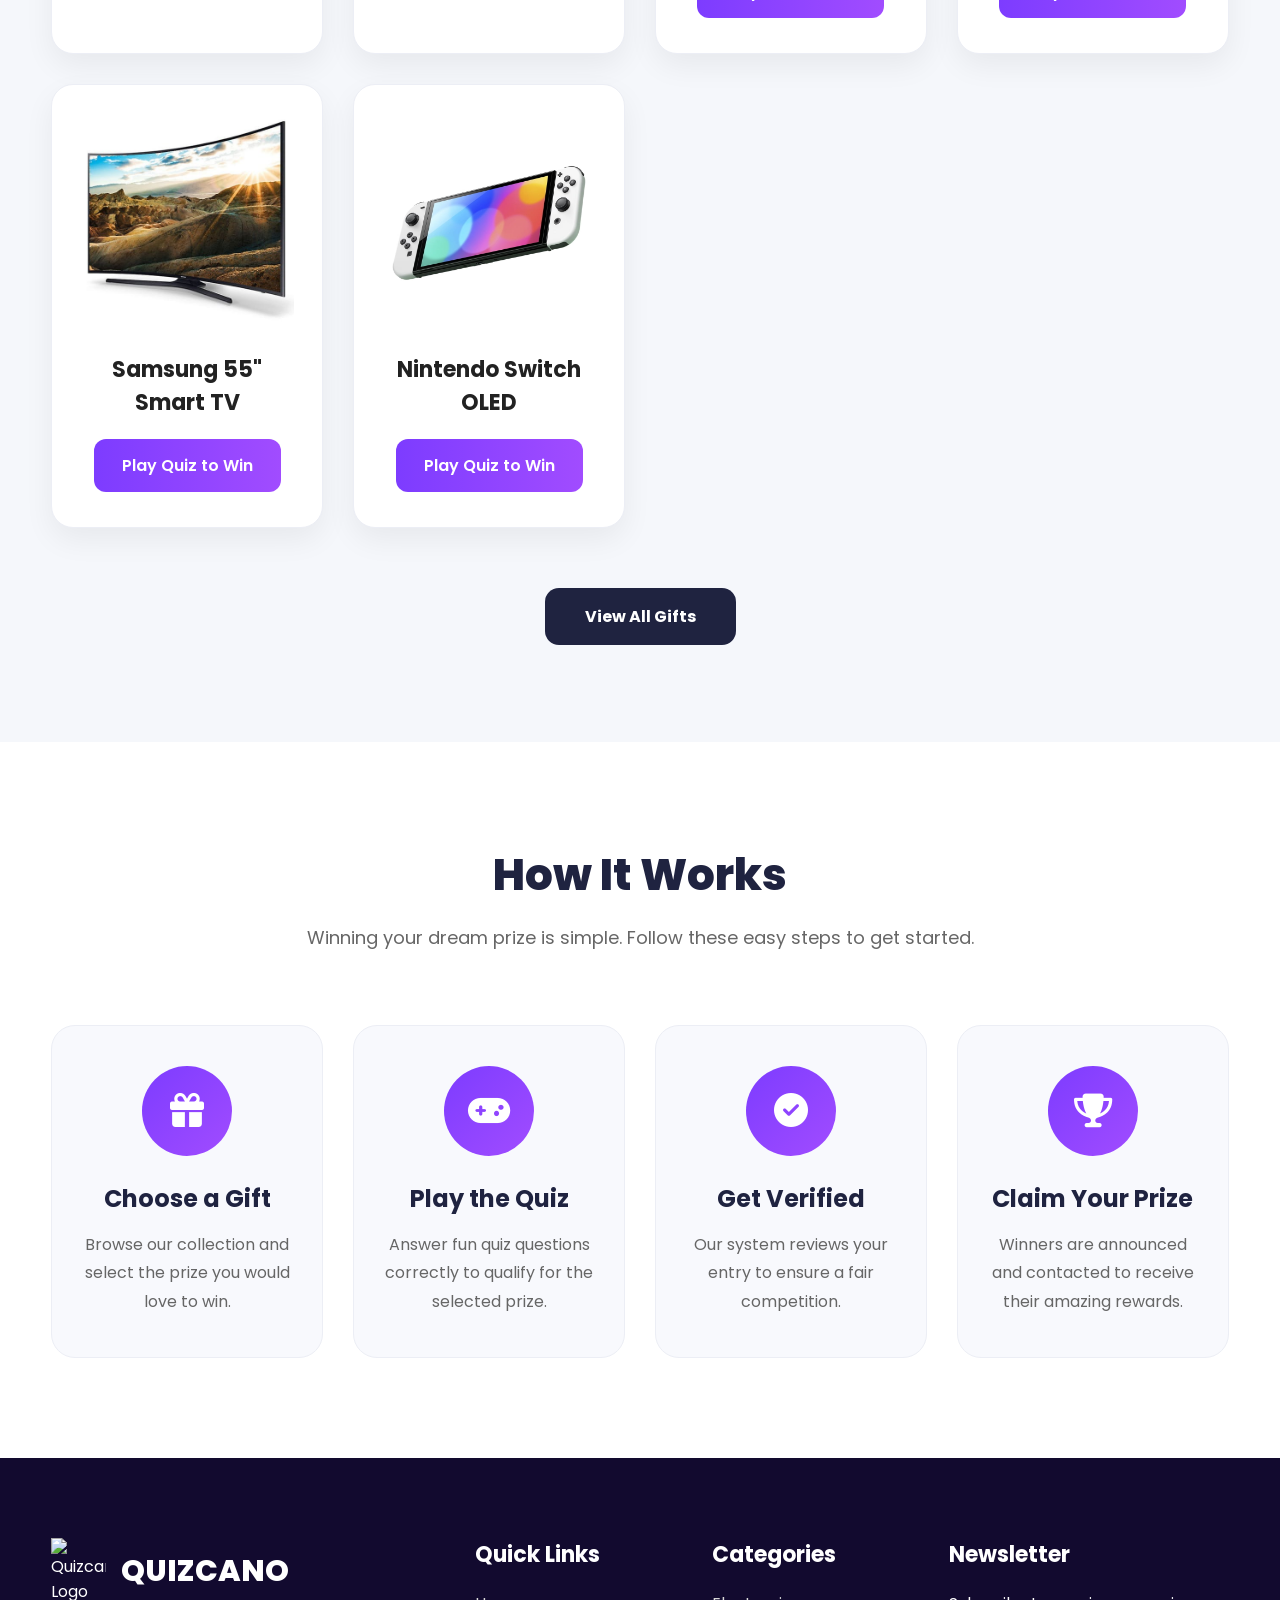
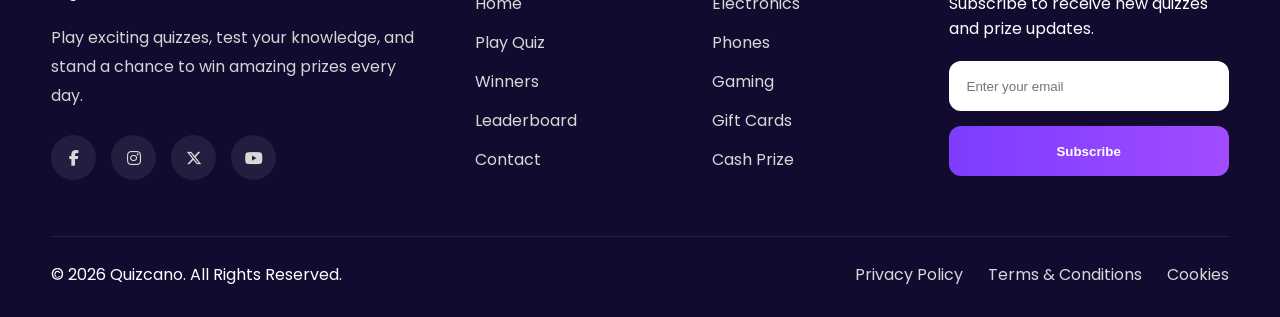
==== commit 870fb8b4: "Update index.html" ====
--- a/index.html
+++ b/index.html
@@ -122,53 +122,7 @@
 Test your knowledge, have fun and stand a chance to win incredible prizes you love.
 
 </p>
-
-<div class="stats">
-
-<div class="stat">
-
-<i class="fa-solid fa-gift"></i>
-
-<div>
-
-<h2>50</h2>
-
-<span>Amazing Gifts</span>
-
-</div>
-
-</div>
-
-<div class="stat">
-
-<i class="fa-solid fa-trophy"></i>
-
-<div>
-
-<h2>10,248</h2>
-
-<span>Winners</span>
-
-</div>
-
-</div>
-
-<div class="stat">
-
-<i class="fa-solid fa-users"></i>
-
-<div>
-
-<h2>1M+</h2>
-
-<span>Happy Players</span>
-
-</div>
-
-</div>
-
-</div>
-
+  
 </div>
 
 </div>
